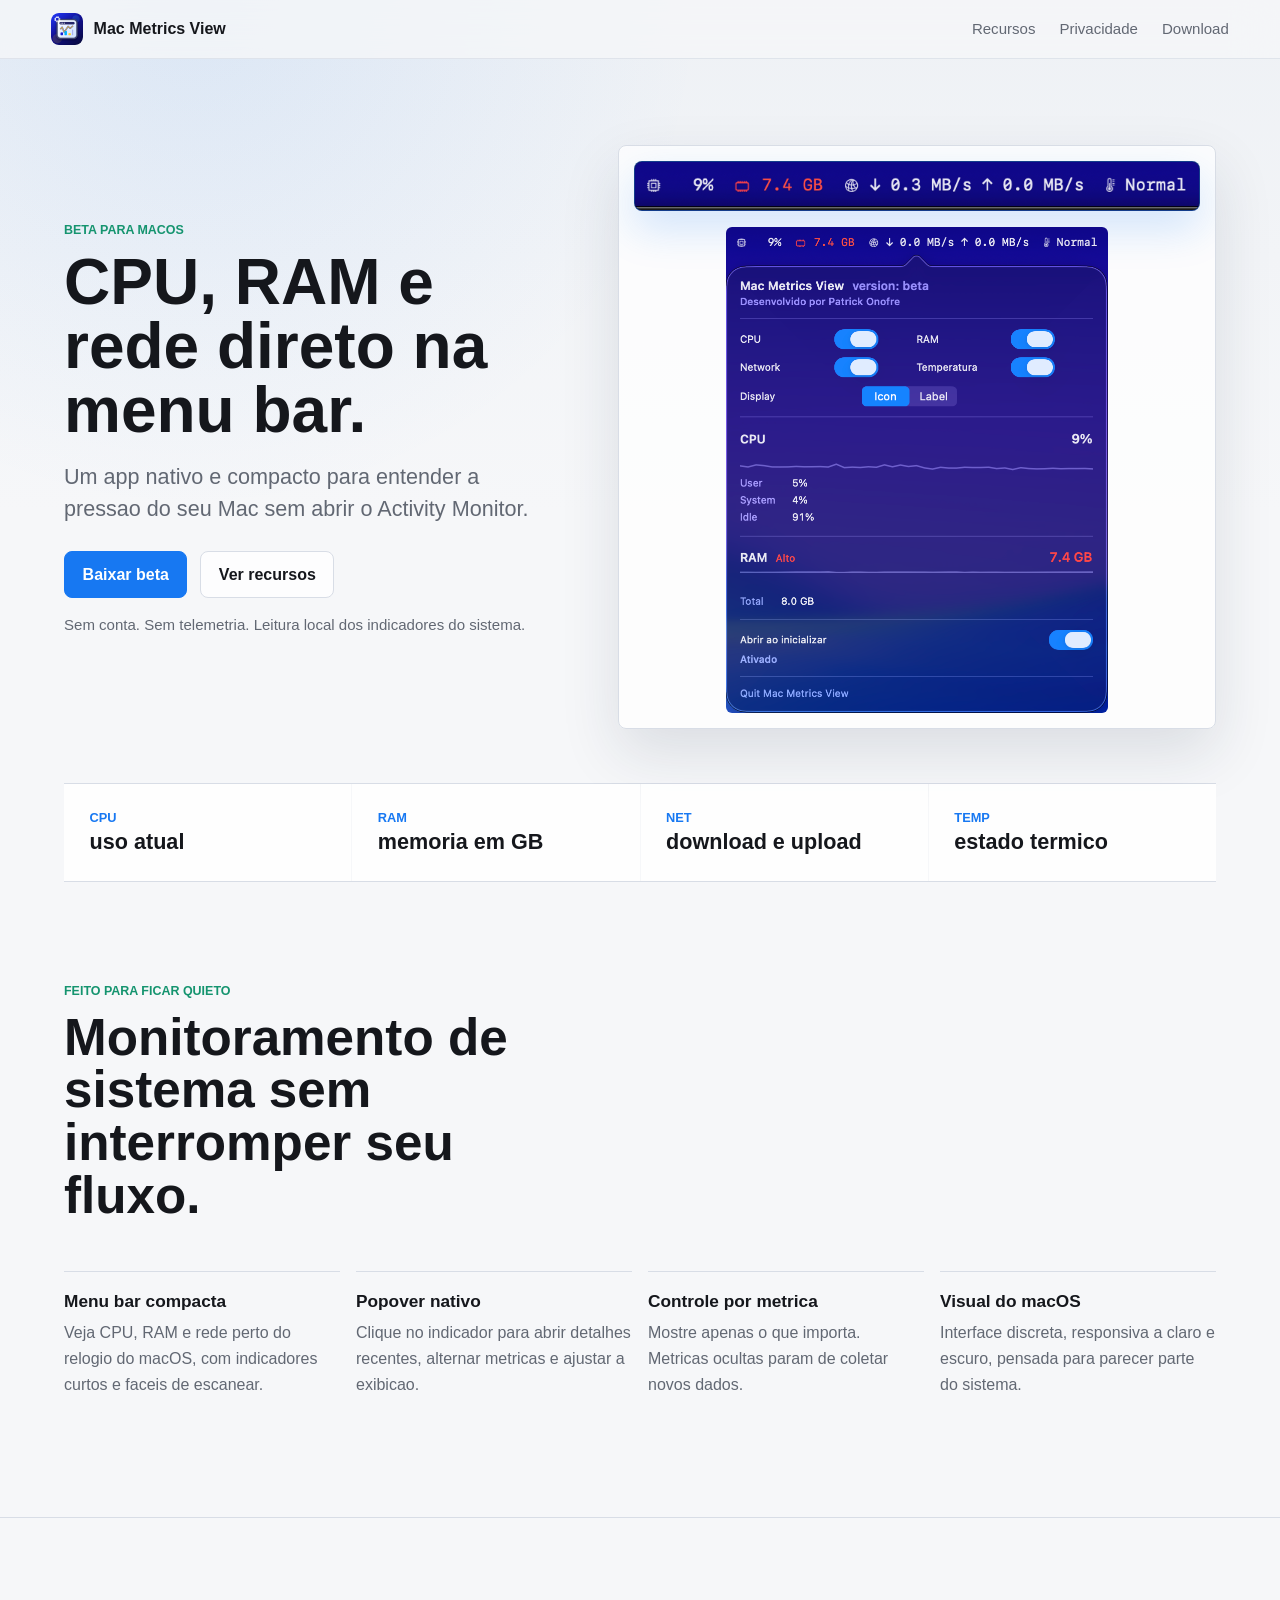
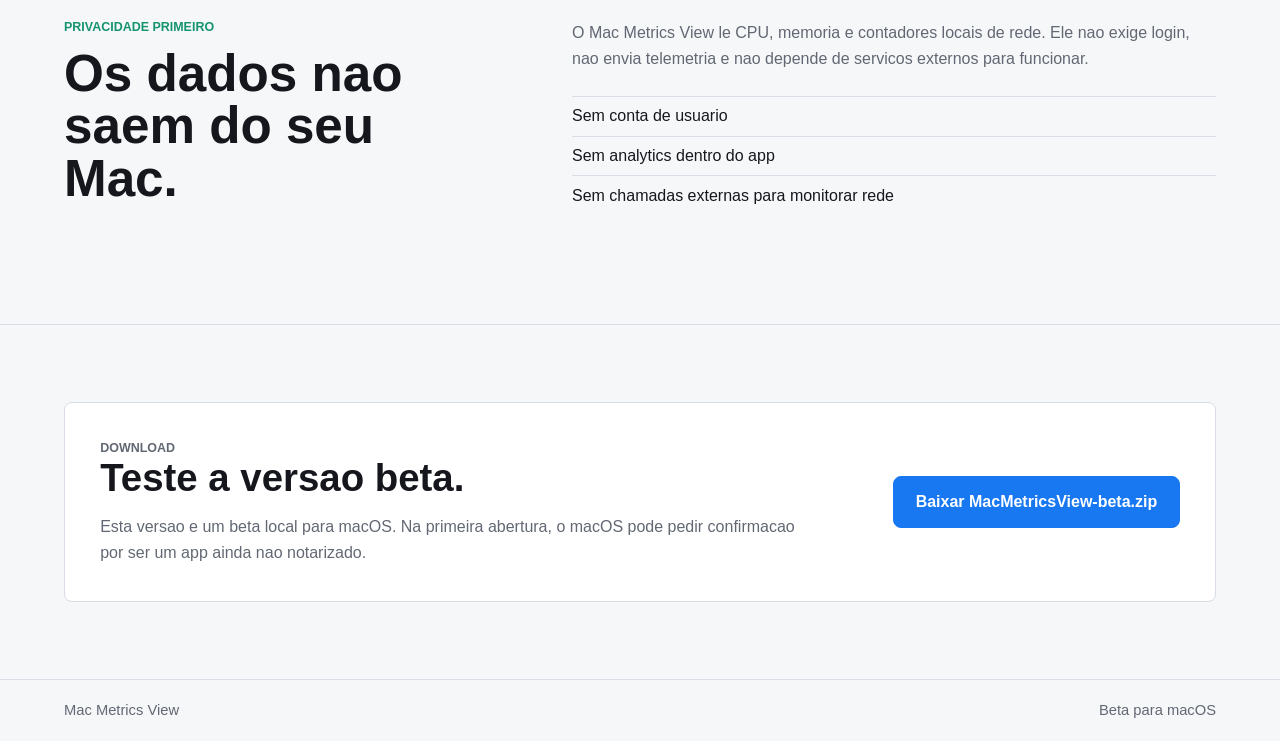
==== site/index.html @ 177cca90 "Initial commit: Mac Metrics View app, multi-agent docs, perf fixes Native macOS menu bar CPU/RAM/net" ====
<!doctype html>
<html lang="pt-BR">
  <head>
    <meta charset="utf-8">
    <meta name="viewport" content="width=device-width, initial-scale=1">
    <meta name="description" content="Mac Metrics View mostra CPU, RAM e rede direto na barra de menus do macOS.">
    <meta property="og:title" content="Mac Metrics View">
    <meta property="og:description" content="CPU, RAM e rede direto na barra de menus do macOS.">
    <meta property="og:image" content="assets/app-popover-preview.png">
    <title>Mac Metrics View</title>
    <link rel="icon" href="assets/app-icon.png">
    <link rel="stylesheet" href="styles.css">
  </head>
  <body>
    <header class="topbar">
      <a class="brand" href="#top" aria-label="Mac Metrics View">
        <img src="assets/app-icon.png" alt="" width="32" height="32">
        <span>Mac Metrics View</span>
      </a>
      <nav class="nav" aria-label="Navegacao principal">
        <a href="#features">Recursos</a>
        <a href="#privacy">Privacidade</a>
        <a href="#download">Download</a>
      </nav>
    </header>

    <main id="top">
      <section class="hero">
        <div class="hero-copy">
          <p class="eyebrow">Beta para macOS</p>
          <h1>CPU, RAM e rede direto na menu bar.</h1>
          <p class="lede">
            Um app nativo e compacto para entender a pressao do seu Mac sem abrir o Activity Monitor.
          </p>
          <div class="actions" aria-label="Acoes principais">
            <a class="button primary" href="downloads/MacMetricsView-beta.zip" download>Baixar beta</a>
            <a class="button secondary" href="#features">Ver recursos</a>
          </div>
          <p class="note">Sem conta. Sem telemetria. Leitura local dos indicadores do sistema.</p>
        </div>
        <div class="hero-visual" aria-label="Previa do Mac Metrics View">
          <div class="menu-bar-shot">
            <img src="assets/menu-bar-preview.png" alt="Mac Metrics View exibindo CPU, RAM, rede e temperatura na barra de menus do macOS">
          </div>
          <img class="product-shot" src="assets/app-popover-preview.png" alt="Popover do Mac Metrics View com CPU, RAM, rede, temperatura e controles de exibicao">
        </div>
      </section>

      <section class="metrics-strip" aria-label="Metricas exibidas">
        <div>
          <span class="metric-label">CPU</span>
          <strong>uso atual</strong>
        </div>
        <div>
          <span class="metric-label">RAM</span>
          <strong>memoria em GB</strong>
        </div>
        <div>
          <span class="metric-label">NET</span>
          <strong>download e upload</strong>
        </div>
        <div>
          <span class="metric-label">TEMP</span>
          <strong>estado termico</strong>
        </div>
      </section>

      <section class="section" id="features">
        <div class="section-heading">
          <p class="eyebrow">Feito para ficar quieto</p>
          <h2>Monitoramento de sistema sem interromper seu fluxo.</h2>
        </div>
        <div class="feature-grid">
          <article>
            <h3>Menu bar compacta</h3>
            <p>Veja CPU, RAM e rede perto do relogio do macOS, com indicadores curtos e faceis de escanear.</p>
          </article>
          <article>
            <h3>Popover nativo</h3>
            <p>Clique no indicador para abrir detalhes recentes, alternar metricas e ajustar a exibicao.</p>
          </article>
          <article>
            <h3>Controle por metrica</h3>
            <p>Mostre apenas o que importa. Metricas ocultas param de coletar novos dados.</p>
          </article>
          <article>
            <h3>Visual do macOS</h3>
            <p>Interface discreta, responsiva a claro e escuro, pensada para parecer parte do sistema.</p>
          </article>
        </div>
      </section>

      <section class="section split" id="privacy">
        <div>
          <p class="eyebrow">Privacidade primeiro</p>
          <h2>Os dados nao saem do seu Mac.</h2>
        </div>
        <div class="copy-block">
          <p>
            O Mac Metrics View le CPU, memoria e contadores locais de rede. Ele nao exige login,
            nao envia telemetria e nao depende de servicos externos para funcionar.
          </p>
          <ul>
            <li>Sem conta de usuario</li>
            <li>Sem analytics dentro do app</li>
            <li>Sem chamadas externas para monitorar rede</li>
          </ul>
        </div>
      </section>

      <section class="download-panel" id="download">
        <div>
          <p class="eyebrow">Download</p>
          <h2>Teste a versao beta.</h2>
          <p>
            Esta versao e um beta local para macOS. Na primeira abertura, o macOS pode pedir
            confirmacao por ser um app ainda nao notarizado.
          </p>
        </div>
        <a class="button primary large" href="downloads/MacMetricsView-beta.zip" download>Baixar MacMetricsView-beta.zip</a>
      </section>

    </main>

    <footer class="footer">
      <span>Mac Metrics View</span>
      <span>Beta para macOS</span>
    </footer>
  </body>
</html>
---- site/styles.css ----
:root {
  color-scheme: light dark;
  --bg: #f6f7f9;
  --surface: #ffffff;
  --surface-strong: #eef1f5;
  --text: #15171c;
  --muted: #626873;
  --line: #d8dde6;
  --blue: #1778f2;
  --blue-dark: #0d56bd;
  --green: #15946f;
  --shadow: 0 24px 60px rgba(28, 39, 62, 0.12);
}

@media (prefers-color-scheme: dark) {
  :root {
    --bg: #111318;
    --surface: #191c22;
    --surface-strong: #222733;
    --text: #f5f7fb;
    --muted: #a8afbd;
    --line: #303746;
    --blue: #52a2ff;
    --blue-dark: #8fc3ff;
    --green: #42c89c;
    --shadow: 0 24px 70px rgba(0, 0, 0, 0.34);
  }
}

* {
  box-sizing: border-box;
}

html {
  scroll-behavior: smooth;
}

body {
  margin: 0;
  background:
    radial-gradient(circle at 15% 0%, rgba(23, 120, 242, 0.09), transparent 32rem),
    linear-gradient(180deg, var(--surface-strong), var(--bg) 32rem);
  color: var(--text);
  font-family: -apple-system, BlinkMacSystemFont, "SF Pro Text", "Segoe UI", sans-serif;
  letter-spacing: 0;
}

a {
  color: inherit;
  text-decoration: none;
}

.topbar {
  align-items: center;
  backdrop-filter: blur(22px);
  background: color-mix(in srgb, var(--bg) 80%, transparent);
  border-bottom: 1px solid color-mix(in srgb, var(--line) 70%, transparent);
  display: flex;
  gap: 1rem;
  justify-content: space-between;
  padding: 0.8rem clamp(1rem, 4vw, 4rem);
  position: sticky;
  top: 0;
  z-index: 5;
}

.brand {
  align-items: center;
  display: inline-flex;
  font-weight: 700;
  gap: 0.65rem;
  min-width: 0;
}

.brand img {
  border-radius: 8px;
  flex: 0 0 auto;
}

.nav {
  align-items: center;
  display: flex;
  gap: clamp(0.75rem, 2vw, 1.5rem);
  color: var(--muted);
  font-size: 0.94rem;
}

.nav a:hover {
  color: var(--text);
}

.hero {
  align-items: center;
  display: grid;
  gap: clamp(2rem, 5vw, 5rem);
  grid-template-columns: minmax(0, 0.9fr) minmax(18rem, 1.1fr);
  min-height: calc(88svh - 4.2rem);
  padding: clamp(2.2rem, 5vw, 4.2rem) clamp(1rem, 5vw, 5rem) 2rem;
}

.hero-copy {
  max-width: 42rem;
}

.eyebrow {
  color: var(--green);
  font-size: 0.78rem;
  font-weight: 800;
  letter-spacing: 0;
  margin: 0 0 0.85rem;
  text-transform: uppercase;
}

h1,
h2,
h3,
p {
  margin-top: 0;
}

h1 {
  font-size: clamp(2.9rem, 5vw, 5rem);
  line-height: 1;
  margin-bottom: 1.15rem;
  max-width: 12ch;
}

h2 {
  font-size: clamp(2rem, 4vw, 4rem);
  line-height: 1.03;
  margin-bottom: 1rem;
  max-width: 13ch;
}

h3 {
  font-size: 1.08rem;
  margin-bottom: 0.55rem;
}

.lede {
  color: var(--muted);
  font-size: clamp(1.08rem, 1.8vw, 1.35rem);
  line-height: 1.5;
  margin-bottom: 1.6rem;
  max-width: 38rem;
}

.actions {
  display: flex;
  flex-wrap: wrap;
  gap: 0.8rem;
  margin-bottom: 1rem;
}

.button {
  align-items: center;
  border: 1px solid var(--line);
  border-radius: 8px;
  display: inline-flex;
  font-weight: 750;
  justify-content: center;
  min-height: 2.8rem;
  padding: 0.85rem 1.1rem;
  transition: transform 160ms ease, background 160ms ease, border-color 160ms ease;
}

.button:hover {
  transform: translateY(-1px);
}

.button.primary {
  background: var(--blue);
  border-color: var(--blue);
  color: white;
}

.button.primary:hover {
  background: var(--blue-dark);
  border-color: var(--blue-dark);
}

.button.secondary {
  background: color-mix(in srgb, var(--surface) 82%, transparent);
}

.button.large {
  min-height: 3.25rem;
  padding-inline: 1.35rem;
}

.note {
  color: var(--muted);
  font-size: 0.94rem;
  line-height: 1.45;
}

.hero-visual {
  background: color-mix(in srgb, var(--surface) 76%, transparent);
  border: 1px solid var(--line);
  border-radius: 8px;
  box-shadow: var(--shadow);
  display: grid;
  gap: 1rem;
  justify-self: end;
  max-width: min(100%, 42rem);
  overflow: hidden;
  padding: clamp(0.7rem, 1.2vw, 1rem);
}

.menu-bar-shot {
  background: #11133f;
  border: 1px solid color-mix(in srgb, var(--blue) 42%, transparent);
  border-radius: 8px;
  box-shadow: 0 18px 42px rgba(23, 120, 242, 0.18);
  overflow: hidden;
}

.menu-bar-shot img {
  aspect-ratio: 752 / 64;
  display: block;
  height: auto;
  width: 100%;
}

.product-shot {
  aspect-ratio: 762 / 970;
  border-radius: 6px;
  display: block;
  height: auto;
  margin-inline: auto;
  max-height: min(54svh, 34rem);
  max-width: 100%;
  width: auto;
}

.metrics-strip {
  border-block: 1px solid var(--line);
  display: grid;
  gap: 1px;
  grid-template-columns: repeat(4, 1fr);
  margin-inline: clamp(1rem, 5vw, 5rem);
  overflow: hidden;
}

.metrics-strip div {
  background: color-mix(in srgb, var(--surface) 88%, transparent);
  display: grid;
  gap: 0.25rem;
  padding: clamp(1rem, 2vw, 1.6rem);
}

.metric-label {
  color: var(--blue);
  font-size: 0.8rem;
  font-weight: 850;
}

.metrics-strip strong {
  font-size: clamp(1rem, 2vw, 1.35rem);
}

.section {
  padding: clamp(4rem, 8vw, 7rem) clamp(1rem, 5vw, 5rem);
}

.section-heading {
  margin-bottom: clamp(1.6rem, 4vw, 3rem);
}

.section-heading h2 {
  max-width: 16ch;
}

.feature-grid {
  display: grid;
  gap: 1rem;
  grid-template-columns: repeat(4, minmax(0, 1fr));
}

.feature-grid article {
  border-top: 1px solid var(--line);
  padding-top: 1.2rem;
}

.feature-grid p,
.copy-block p,
.download-panel p {
  color: var(--muted);
  line-height: 1.62;
}

.split {
  align-items: start;
  border-block: 1px solid var(--line);
  display: grid;
  gap: 2rem;
  grid-template-columns: minmax(0, 0.85fr) minmax(18rem, 1.15fr);
}

.copy-block {
  max-width: 42rem;
}

.copy-block ul {
  display: grid;
  gap: 0.65rem;
  list-style: none;
  margin: 1.5rem 0 0;
  padding: 0;
}

.copy-block li {
  border-top: 1px solid var(--line);
  padding-top: 0.65rem;
}

.download-panel {
  align-items: center;
  background: var(--surface);
  border: 1px solid var(--line);
  border-radius: 8px;
  display: flex;
  gap: 1.5rem;
  justify-content: space-between;
  margin: clamp(3rem, 6vw, 5rem) clamp(1rem, 5vw, 5rem);
  padding: clamp(1.3rem, 4vw, 2.2rem);
}

.download-panel h2 {
  font-size: clamp(1.8rem, 3vw, 3rem);
  max-width: none;
}

.download-panel p {
  margin-bottom: 0;
  max-width: 44rem;
}

.footer {
  align-items: center;
  border-top: 1px solid var(--line);
  color: var(--muted);
  display: flex;
  font-size: 0.92rem;
  justify-content: space-between;
  padding: 1.4rem clamp(1rem, 5vw, 5rem);
}

@media (max-width: 900px) {
  .hero,
  .split {
    grid-template-columns: 1fr;
  }

  .hero {
    min-height: auto;
  }

  .hero-visual {
    max-width: 34rem;
  }

  .feature-grid {
    grid-template-columns: repeat(2, minmax(0, 1fr));
  }

  .download-panel {
    align-items: stretch;
    flex-direction: column;
  }
}

@media (max-width: 620px) {
  .topbar {
    align-items: flex-start;
    flex-direction: column;
  }

  .nav {
    width: 100%;
  }

  .hero {
    padding-top: 2.5rem;
  }

  h1 {
    font-size: clamp(2.7rem, 14vw, 4.2rem);
  }

  .metrics-strip,
  .feature-grid {
    grid-template-columns: 1fr;
  }

  .actions,
  .button {
    width: 100%;
  }

  .footer {
    align-items: flex-start;
    flex-direction: column;
    gap: 0.45rem;
  }
}
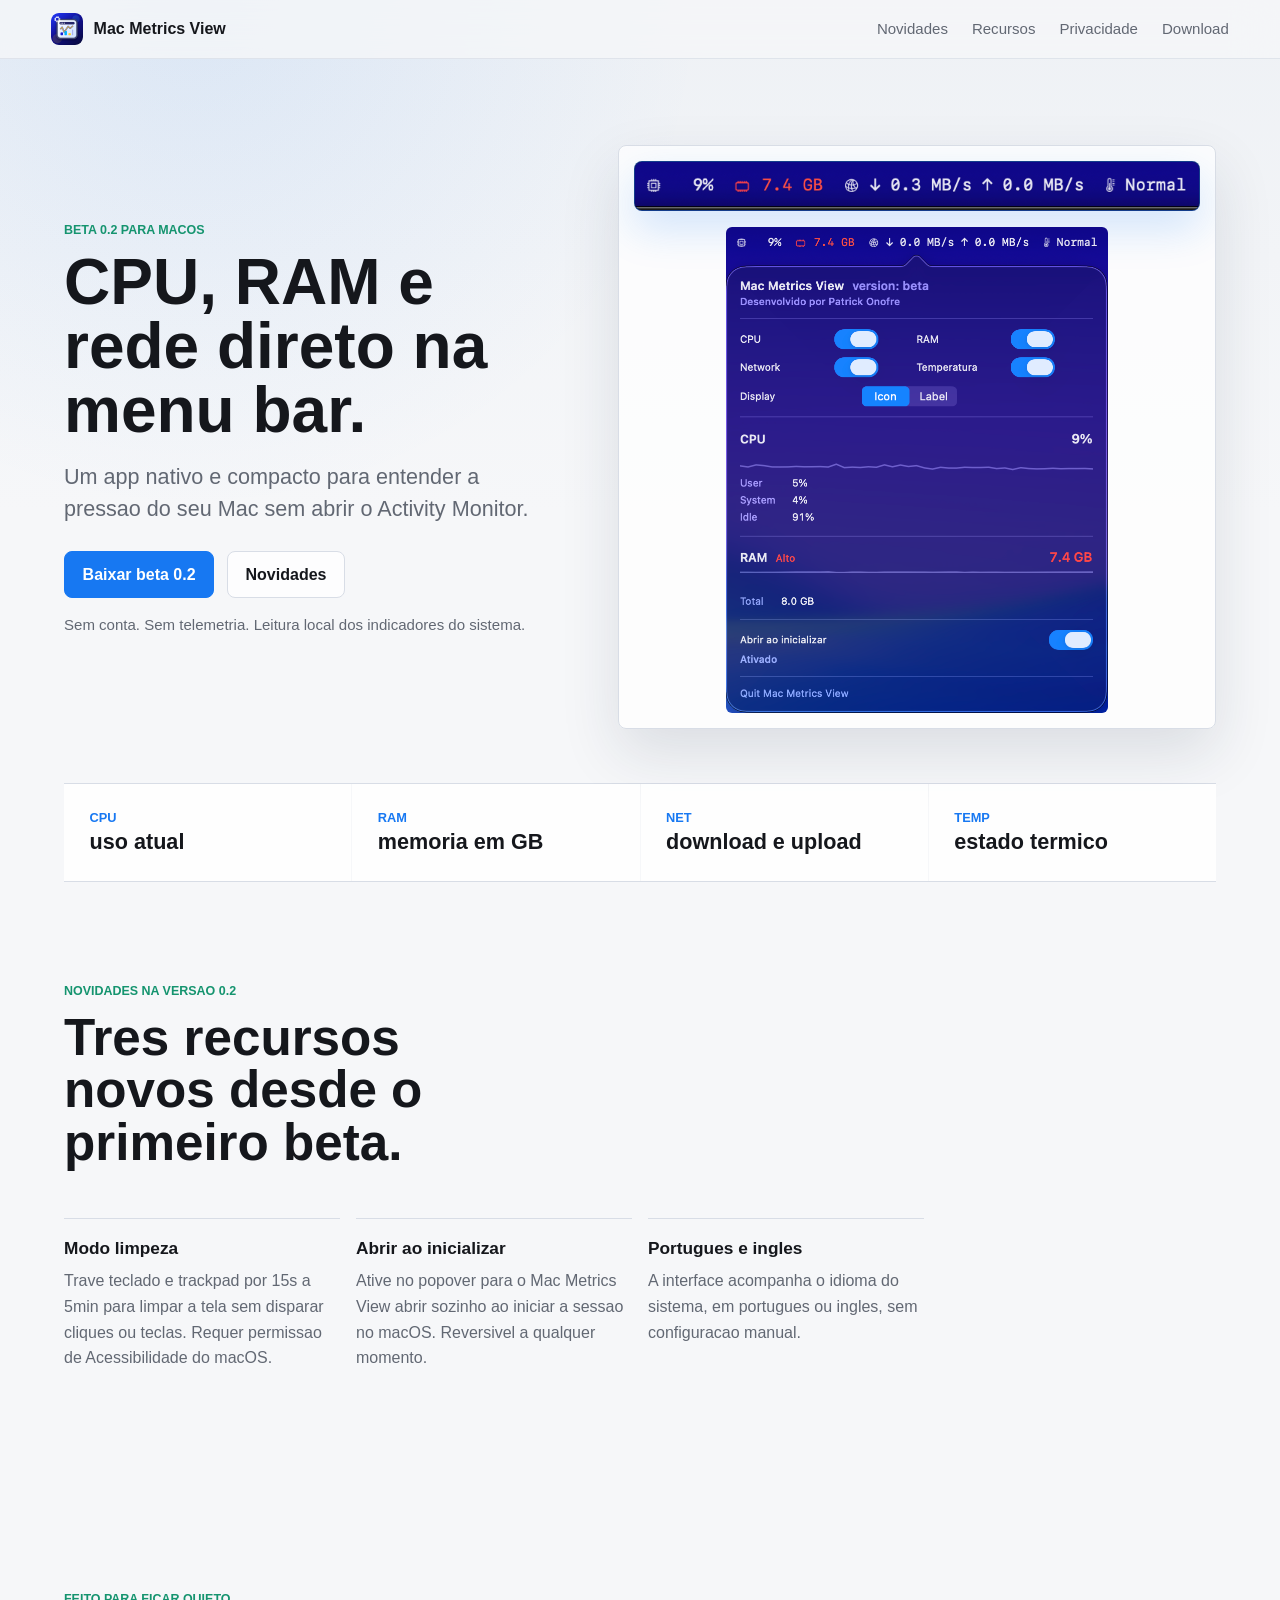
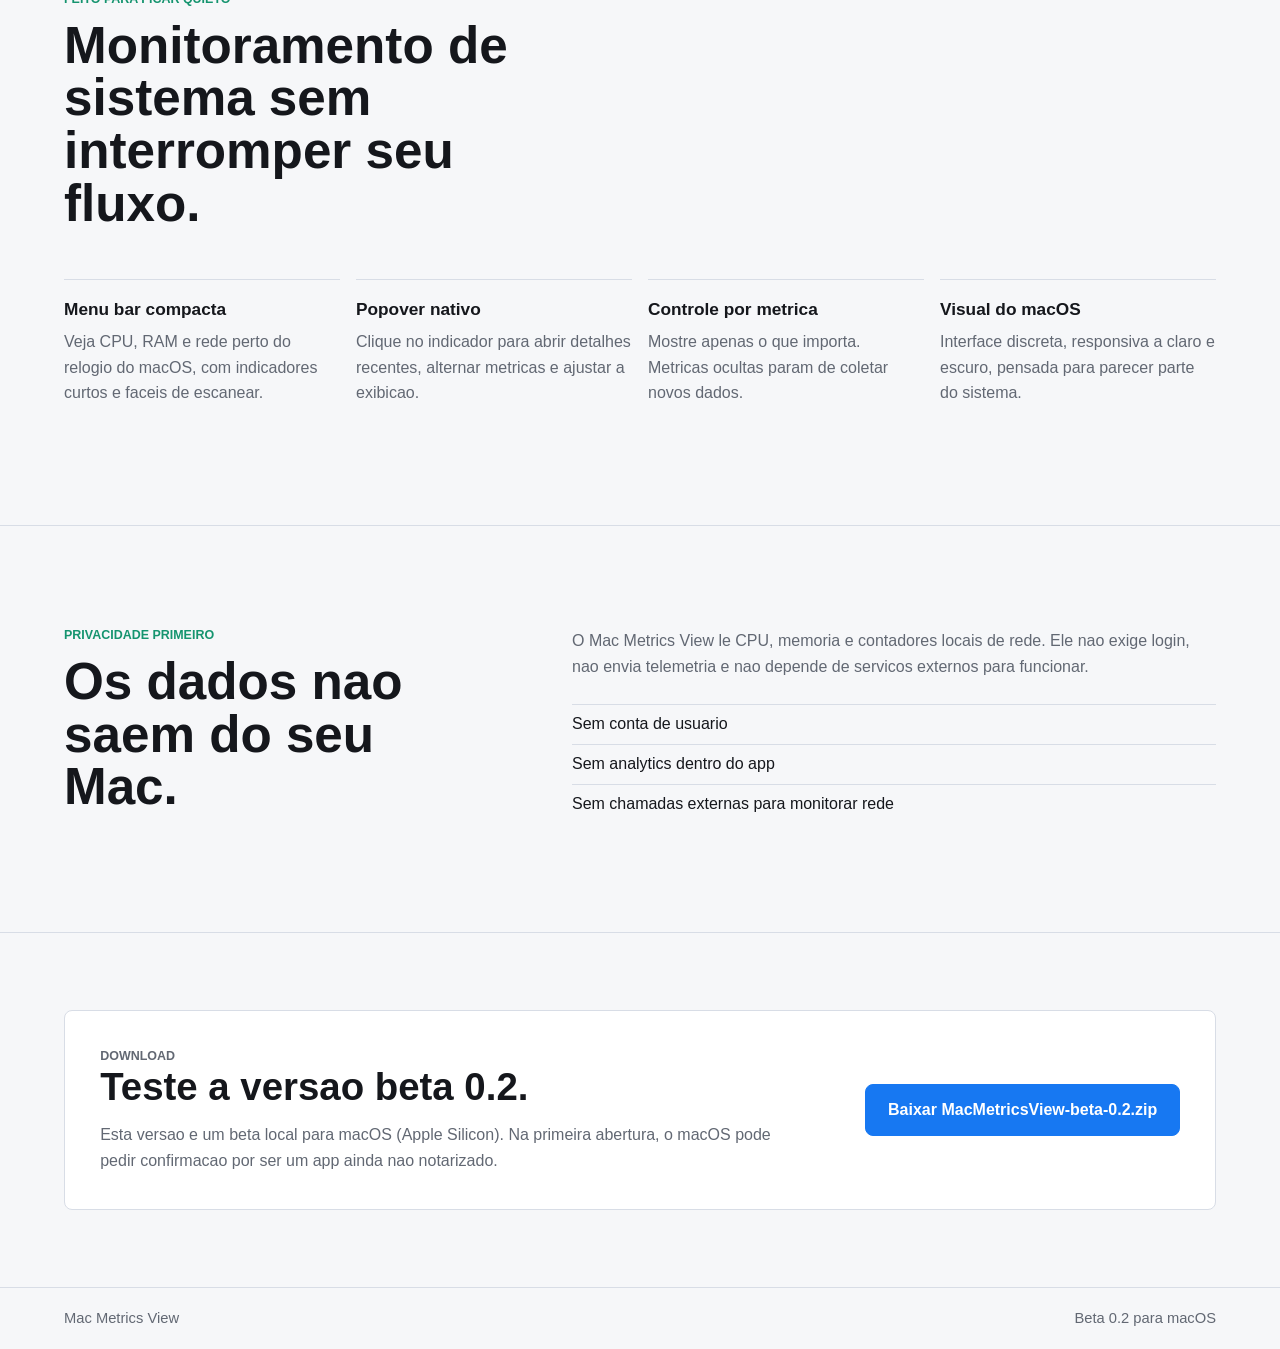
==== commit 8e9de5bd: "Publish beta 0.2 download and new feature highlights on the site Swap the site download to a fresh R" ====
--- a/site/index.html
+++ b/site/index.html
@@ -18,6 +18,7 @@
         <span>Mac Metrics View</span>
       </a>
       <nav class="nav" aria-label="Navegacao principal">
+        <a href="#novidades">Novidades</a>
         <a href="#features">Recursos</a>
         <a href="#privacy">Privacidade</a>
         <a href="#download">Download</a>
@@ -27,14 +28,14 @@
     <main id="top">
       <section class="hero">
         <div class="hero-copy">
-          <p class="eyebrow">Beta para macOS</p>
+          <p class="eyebrow">Beta 0.2 para macOS</p>
           <h1>CPU, RAM e rede direto na menu bar.</h1>
           <p class="lede">
             Um app nativo e compacto para entender a pressao do seu Mac sem abrir o Activity Monitor.
           </p>
           <div class="actions" aria-label="Acoes principais">
-            <a class="button primary" href="downloads/MacMetricsView-beta.zip" download>Baixar beta</a>
-            <a class="button secondary" href="#features">Ver recursos</a>
+            <a class="button primary" href="downloads/MacMetricsView-beta-0.2.zip" download>Baixar beta 0.2</a>
+            <a class="button secondary" href="#novidades">Novidades</a>
           </div>
           <p class="note">Sem conta. Sem telemetria. Leitura local dos indicadores do sistema.</p>
         </div>
@@ -62,6 +63,27 @@
         <div>
           <span class="metric-label">TEMP</span>
           <strong>estado termico</strong>
+        </div>
+      </section>
+
+      <section class="section" id="novidades">
+        <div class="section-heading">
+          <p class="eyebrow">Novidades na versao 0.2</p>
+          <h2>Tres recursos novos desde o primeiro beta.</h2>
+        </div>
+        <div class="feature-grid">
+          <article>
+            <h3>Modo limpeza</h3>
+            <p>Trave teclado e trackpad por 15s a 5min para limpar a tela sem disparar cliques ou teclas. Requer permissao de Acessibilidade do macOS.</p>
+          </article>
+          <article>
+            <h3>Abrir ao inicializar</h3>
+            <p>Ative no popover para o Mac Metrics View abrir sozinho ao iniciar a sessao no macOS. Reversivel a qualquer momento.</p>
+          </article>
+          <article>
+            <h3>Portugues e ingles</h3>
+            <p>A interface acompanha o idioma do sistema, em portugues ou ingles, sem configuracao manual.</p>
+          </article>
         </div>
       </section>
 
@@ -111,20 +133,20 @@
       <section class="download-panel" id="download">
         <div>
           <p class="eyebrow">Download</p>
-          <h2>Teste a versao beta.</h2>
+          <h2>Teste a versao beta 0.2.</h2>
           <p>
-            Esta versao e um beta local para macOS. Na primeira abertura, o macOS pode pedir
+            Esta versao e um beta local para macOS (Apple Silicon). Na primeira abertura, o macOS pode pedir
             confirmacao por ser um app ainda nao notarizado.
           </p>
         </div>
-        <a class="button primary large" href="downloads/MacMetricsView-beta.zip" download>Baixar MacMetricsView-beta.zip</a>
+        <a class="button primary large" href="downloads/MacMetricsView-beta-0.2.zip" download>Baixar MacMetricsView-beta-0.2.zip</a>
       </section>
 
     </main>
 
     <footer class="footer">
       <span>Mac Metrics View</span>
-      <span>Beta para macOS</span>
+      <span>Beta 0.2 para macOS</span>
     </footer>
   </body>
 </html>
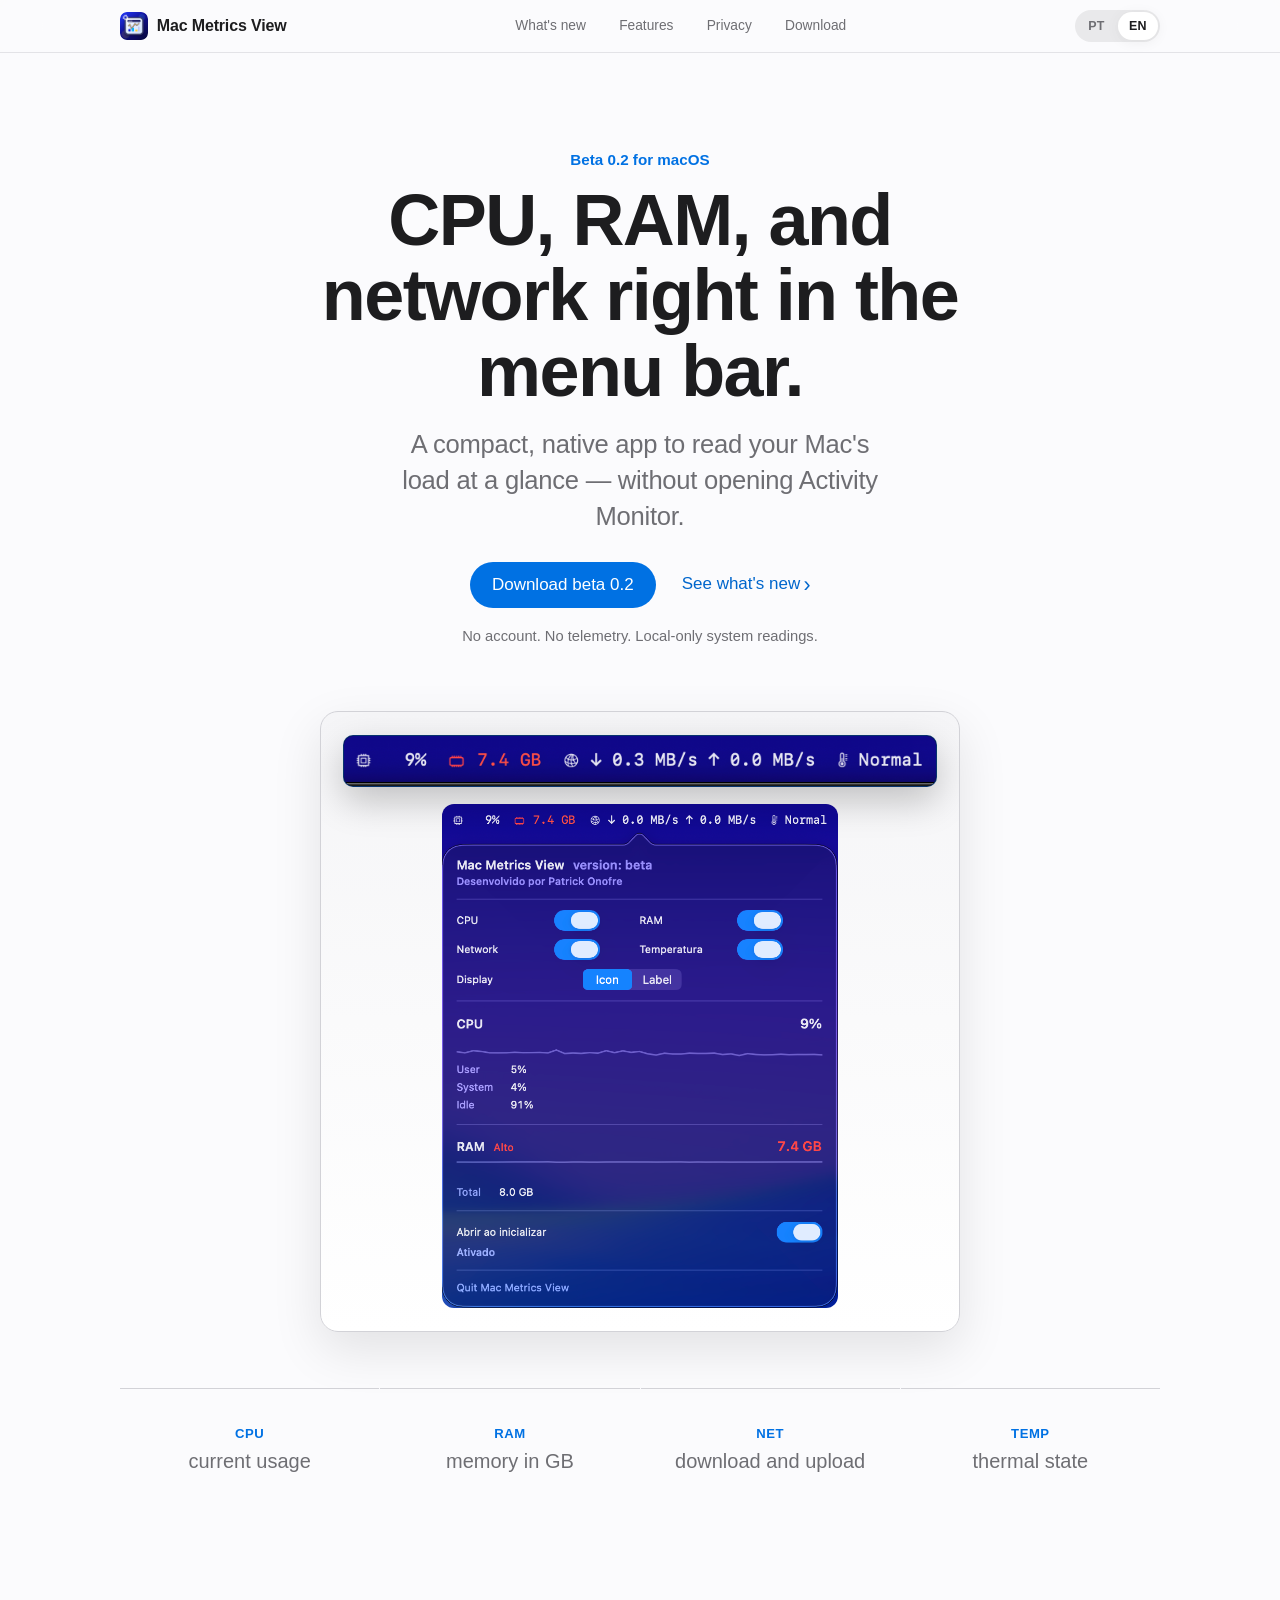
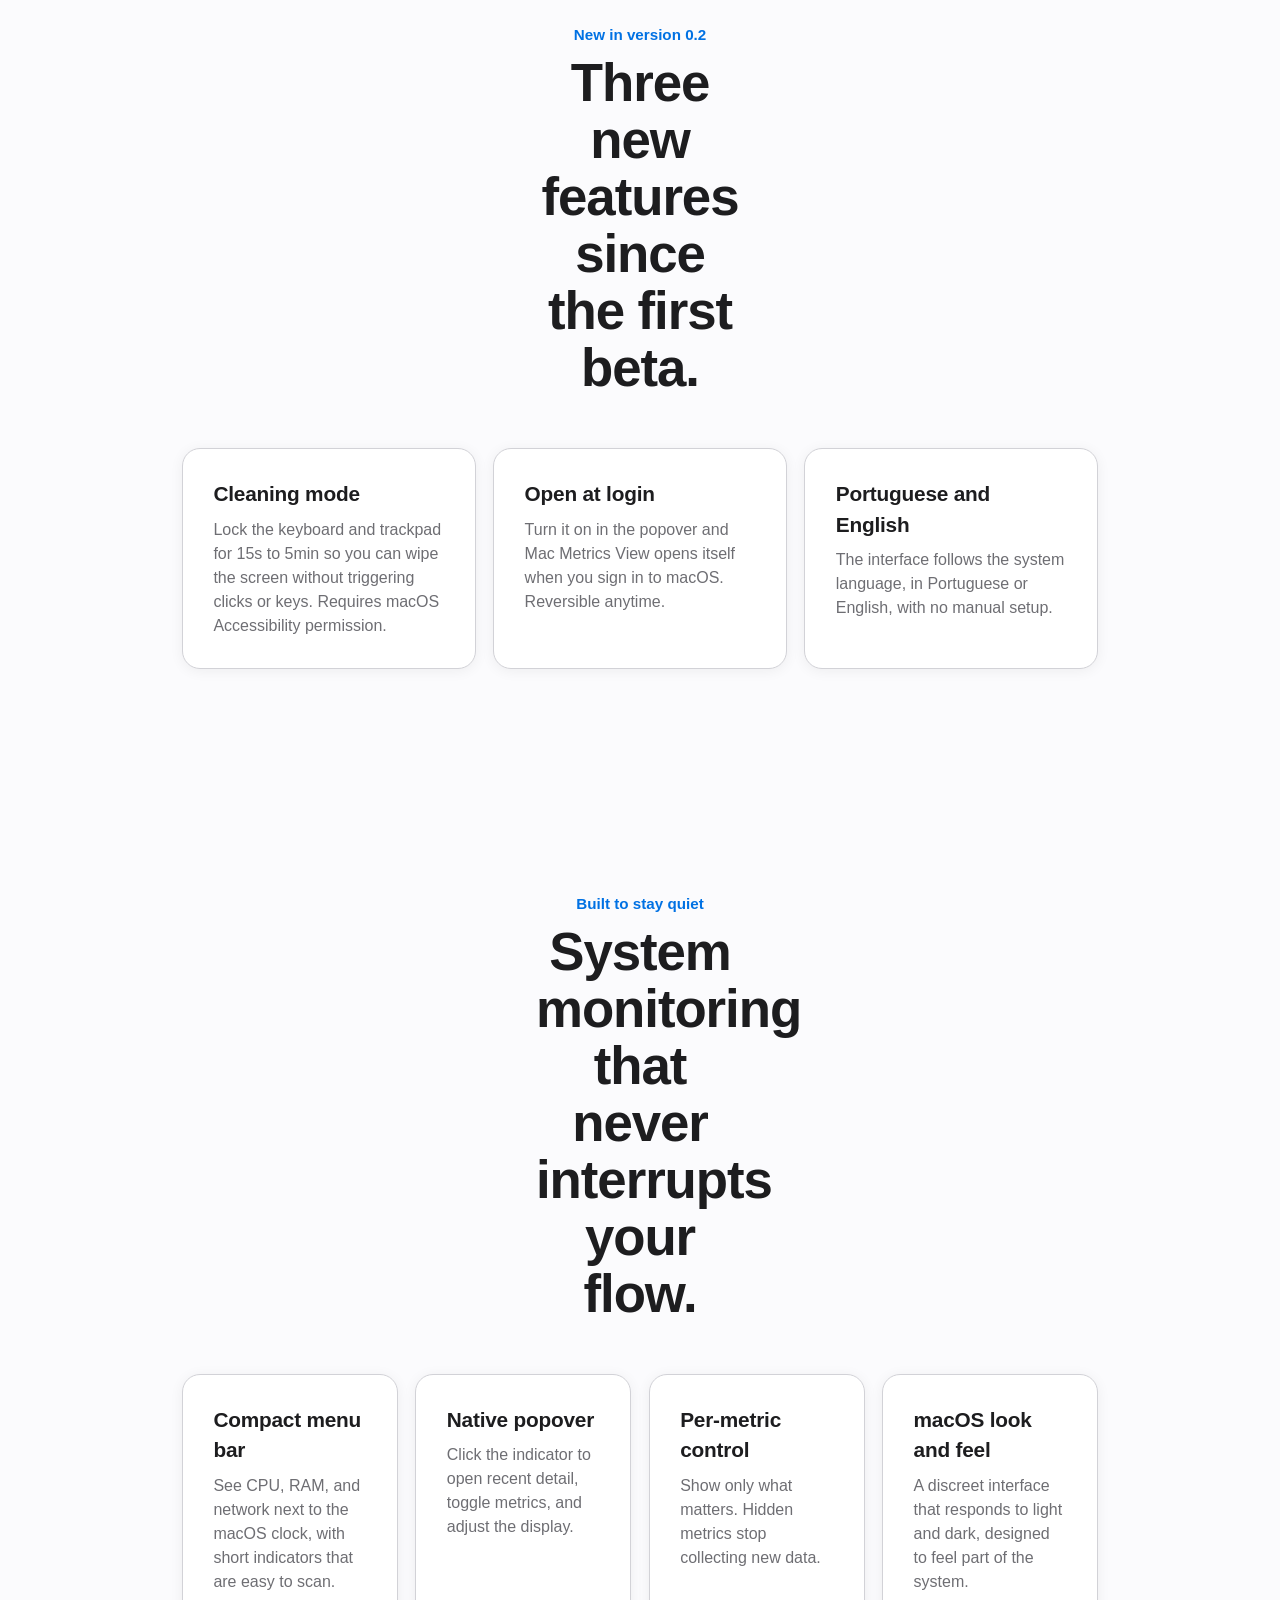
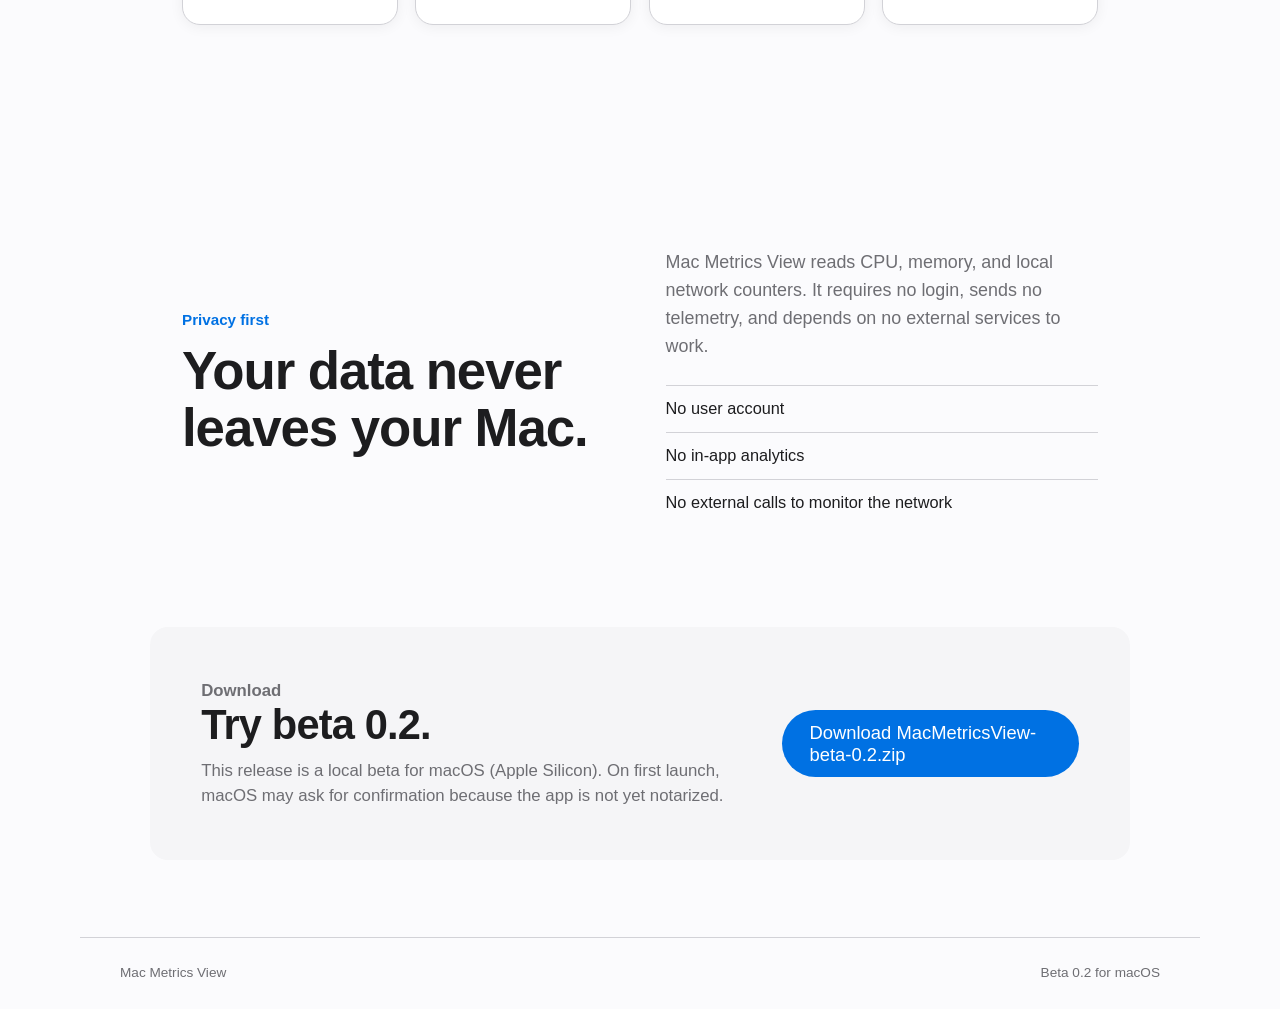
==== commit a77b1695: "Redesign landing page with Apple-style layout and PT/EN switcher Rework the site around a centered, " ====
--- a/site/index.html
+++ b/site/index.html
@@ -10,143 +10,149 @@
     <title>Mac Metrics View</title>
     <link rel="icon" href="assets/app-icon.png">
     <link rel="stylesheet" href="styles.css">
+    <script src="i18n.js" defer></script>
   </head>
   <body>
     <header class="topbar">
-      <a class="brand" href="#top" aria-label="Mac Metrics View">
-        <img src="assets/app-icon.png" alt="" width="32" height="32">
-        <span>Mac Metrics View</span>
-      </a>
-      <nav class="nav" aria-label="Navegacao principal">
-        <a href="#novidades">Novidades</a>
-        <a href="#features">Recursos</a>
-        <a href="#privacy">Privacidade</a>
-        <a href="#download">Download</a>
-      </nav>
+      <div class="topbar-inner">
+        <a class="brand" href="#top" aria-label="Mac Metrics View">
+          <img src="assets/app-icon.png" alt="" width="28" height="28">
+          <span>Mac Metrics View</span>
+        </a>
+        <nav class="nav" aria-label="Navegacao principal">
+          <a href="#news" data-i18n="nav.news">Novidades</a>
+          <a href="#features" data-i18n="nav.features">Recursos</a>
+          <a href="#privacy" data-i18n="nav.privacy">Privacidade</a>
+          <a href="#download" data-i18n="nav.download">Download</a>
+        </nav>
+        <div class="lang-switch" role="group" aria-label="Idioma / Language">
+          <button type="button" data-lang-option="pt" aria-pressed="true">PT</button>
+          <button type="button" data-lang-option="en" aria-pressed="false">EN</button>
+        </div>
+      </div>
     </header>
 
     <main id="top">
       <section class="hero">
-        <div class="hero-copy">
-          <p class="eyebrow">Beta 0.2 para macOS</p>
-          <h1>CPU, RAM e rede direto na menu bar.</h1>
-          <p class="lede">
-            Um app nativo e compacto para entender a pressao do seu Mac sem abrir o Activity Monitor.
-          </p>
-          <div class="actions" aria-label="Acoes principais">
-            <a class="button primary" href="downloads/MacMetricsView-beta-0.2.zip" download>Baixar beta 0.2</a>
-            <a class="button secondary" href="#novidades">Novidades</a>
-          </div>
-          <p class="note">Sem conta. Sem telemetria. Leitura local dos indicadores do sistema.</p>
+        <p class="eyebrow" data-i18n="hero.eyebrow">Beta 0.2 para macOS</p>
+        <h1 data-i18n="hero.title">CPU, RAM e rede direto na barra de menus.</h1>
+        <p class="lede" data-i18n="hero.lede">
+          Um app nativo e compacto para entender a pressão do seu Mac sem abrir o Monitor de Atividade.
+        </p>
+        <div class="actions" aria-label="Acoes principais">
+          <a class="button primary" href="downloads/MacMetricsView-beta-0.2.zip" download data-i18n="hero.cta">Baixar beta 0.2</a>
+          <a class="link-cta" href="#news"><span data-i18n="hero.secondary">Ver novidades</span> <span aria-hidden="true">&rsaquo;</span></a>
         </div>
+        <p class="note" data-i18n="hero.note">Sem conta. Sem telemetria. Leitura local dos indicadores do sistema.</p>
+
         <div class="hero-visual" aria-label="Previa do Mac Metrics View">
           <div class="menu-bar-shot">
-            <img src="assets/menu-bar-preview.png" alt="Mac Metrics View exibindo CPU, RAM, rede e temperatura na barra de menus do macOS">
+            <img src="assets/menu-bar-preview.png" data-i18n-alt="hero.altMenu" alt="Mac Metrics View exibindo CPU, RAM, rede e temperatura na barra de menus do macOS">
           </div>
-          <img class="product-shot" src="assets/app-popover-preview.png" alt="Popover do Mac Metrics View com CPU, RAM, rede, temperatura e controles de exibicao">
+          <img class="product-shot" src="assets/app-popover-preview.png" data-i18n-alt="hero.altPopover" alt="Popover do Mac Metrics View com CPU, RAM, rede, temperatura e controles de exibicao">
         </div>
       </section>
 
       <section class="metrics-strip" aria-label="Metricas exibidas">
         <div>
           <span class="metric-label">CPU</span>
-          <strong>uso atual</strong>
+          <strong data-i18n="metric.cpu">uso atual</strong>
         </div>
         <div>
           <span class="metric-label">RAM</span>
-          <strong>memoria em GB</strong>
+          <strong data-i18n="metric.ram">memória em GB</strong>
         </div>
         <div>
           <span class="metric-label">NET</span>
-          <strong>download e upload</strong>
+          <strong data-i18n="metric.net">download e upload</strong>
         </div>
         <div>
           <span class="metric-label">TEMP</span>
-          <strong>estado termico</strong>
+          <strong data-i18n="metric.temp">estado térmico</strong>
         </div>
       </section>
 
-      <section class="section" id="novidades">
+      <section class="section" id="news">
         <div class="section-heading">
-          <p class="eyebrow">Novidades na versao 0.2</p>
-          <h2>Tres recursos novos desde o primeiro beta.</h2>
+          <p class="eyebrow" data-i18n="news.eyebrow">Novidades na versão 0.2</p>
+          <h2 data-i18n="news.title">Três recursos novos desde o primeiro beta.</h2>
         </div>
-        <div class="feature-grid">
-          <article>
-            <h3>Modo limpeza</h3>
-            <p>Trave teclado e trackpad por 15s a 5min para limpar a tela sem disparar cliques ou teclas. Requer permissao de Acessibilidade do macOS.</p>
+        <div class="feature-grid three">
+          <article class="card">
+            <h3 data-i18n="news.cleanTitle">Modo limpeza</h3>
+            <p data-i18n="news.cleanBody">Trave teclado e trackpad por 15s a 5min para limpar a tela sem disparar cliques ou teclas. Requer permissão de Acessibilidade do macOS.</p>
           </article>
-          <article>
-            <h3>Abrir ao inicializar</h3>
-            <p>Ative no popover para o Mac Metrics View abrir sozinho ao iniciar a sessao no macOS. Reversivel a qualquer momento.</p>
+          <article class="card">
+            <h3 data-i18n="news.loginTitle">Abrir ao inicializar</h3>
+            <p data-i18n="news.loginBody">Ative no popover para o Mac Metrics View abrir sozinho ao iniciar a sessão no macOS. Reversível a qualquer momento.</p>
           </article>
-          <article>
-            <h3>Portugues e ingles</h3>
-            <p>A interface acompanha o idioma do sistema, em portugues ou ingles, sem configuracao manual.</p>
+          <article class="card">
+            <h3 data-i18n="news.langTitle">Português e inglês</h3>
+            <p data-i18n="news.langBody">A interface acompanha o idioma do sistema, em português ou inglês, sem configuração manual.</p>
           </article>
         </div>
       </section>
 
       <section class="section" id="features">
         <div class="section-heading">
-          <p class="eyebrow">Feito para ficar quieto</p>
-          <h2>Monitoramento de sistema sem interromper seu fluxo.</h2>
+          <p class="eyebrow" data-i18n="features.eyebrow">Feito para ficar quieto</p>
+          <h2 data-i18n="features.title">Monitoramento de sistema sem interromper seu fluxo.</h2>
         </div>
         <div class="feature-grid">
-          <article>
-            <h3>Menu bar compacta</h3>
-            <p>Veja CPU, RAM e rede perto do relogio do macOS, com indicadores curtos e faceis de escanear.</p>
+          <article class="card">
+            <h3 data-i18n="features.f1Title">Barra de menus compacta</h3>
+            <p data-i18n="features.f1Body">Veja CPU, RAM e rede perto do relógio do macOS, com indicadores curtos e fáceis de escanear.</p>
           </article>
-          <article>
-            <h3>Popover nativo</h3>
-            <p>Clique no indicador para abrir detalhes recentes, alternar metricas e ajustar a exibicao.</p>
+          <article class="card">
+            <h3 data-i18n="features.f2Title">Popover nativo</h3>
+            <p data-i18n="features.f2Body">Clique no indicador para abrir detalhes recentes, alternar métricas e ajustar a exibição.</p>
           </article>
-          <article>
-            <h3>Controle por metrica</h3>
-            <p>Mostre apenas o que importa. Metricas ocultas param de coletar novos dados.</p>
+          <article class="card">
+            <h3 data-i18n="features.f3Title">Controle por métrica</h3>
+            <p data-i18n="features.f3Body">Mostre apenas o que importa. Métricas ocultas param de coletar novos dados.</p>
           </article>
-          <article>
-            <h3>Visual do macOS</h3>
-            <p>Interface discreta, responsiva a claro e escuro, pensada para parecer parte do sistema.</p>
+          <article class="card">
+            <h3 data-i18n="features.f4Title">Visual do macOS</h3>
+            <p data-i18n="features.f4Body">Interface discreta, responsiva a claro e escuro, pensada para parecer parte do sistema.</p>
           </article>
         </div>
       </section>
 
       <section class="section split" id="privacy">
         <div>
-          <p class="eyebrow">Privacidade primeiro</p>
-          <h2>Os dados nao saem do seu Mac.</h2>
+          <p class="eyebrow" data-i18n="privacy.eyebrow">Privacidade primeiro</p>
+          <h2 data-i18n="privacy.title">Os dados não saem do seu Mac.</h2>
         </div>
         <div class="copy-block">
-          <p>
-            O Mac Metrics View le CPU, memoria e contadores locais de rede. Ele nao exige login,
-            nao envia telemetria e nao depende de servicos externos para funcionar.
+          <p data-i18n="privacy.body">
+            O Mac Metrics View lê CPU, memória e contadores locais de rede. Ele não exige login,
+            não envia telemetria e não depende de serviços externos para funcionar.
           </p>
           <ul>
-            <li>Sem conta de usuario</li>
-            <li>Sem analytics dentro do app</li>
-            <li>Sem chamadas externas para monitorar rede</li>
+            <li data-i18n="privacy.li1">Sem conta de usuário</li>
+            <li data-i18n="privacy.li2">Sem analytics dentro do app</li>
+            <li data-i18n="privacy.li3">Sem chamadas externas para monitorar a rede</li>
           </ul>
         </div>
       </section>
 
       <section class="download-panel" id="download">
         <div>
-          <p class="eyebrow">Download</p>
-          <h2>Teste a versao beta 0.2.</h2>
-          <p>
-            Esta versao e um beta local para macOS (Apple Silicon). Na primeira abertura, o macOS pode pedir
-            confirmacao por ser um app ainda nao notarizado.
+          <p class="eyebrow" data-i18n="download.eyebrow">Download</p>
+          <h2 data-i18n="download.title">Teste a versão beta 0.2.</h2>
+          <p data-i18n="download.body">
+            Esta versão é um beta local para macOS (Apple Silicon). Na primeira abertura, o macOS pode pedir
+            confirmação por ser um app ainda não notarizado.
           </p>
         </div>
-        <a class="button primary large" href="downloads/MacMetricsView-beta-0.2.zip" download>Baixar MacMetricsView-beta-0.2.zip</a>
+        <a class="button primary large" href="downloads/MacMetricsView-beta-0.2.zip" download data-i18n="download.cta">Baixar MacMetricsView-beta-0.2.zip</a>
       </section>
 
     </main>
 
     <footer class="footer">
       <span>Mac Metrics View</span>
-      <span>Beta 0.2 para macOS</span>
+      <span data-i18n="footer.tagline">Beta 0.2 para macOS</span>
     </footer>
   </body>
 </html>
--- a/site/styles.css
+++ b/site/styles.css
@@ -1,29 +1,35 @@
 :root {
   color-scheme: light dark;
-  --bg: #f6f7f9;
+  --bg: #fbfbfd;
+  --bg-alt: #f5f5f7;
   --surface: #ffffff;
-  --surface-strong: #eef1f5;
-  --text: #15171c;
-  --muted: #626873;
-  --line: #d8dde6;
-  --blue: #1778f2;
-  --blue-dark: #0d56bd;
-  --green: #15946f;
-  --shadow: 0 24px 60px rgba(28, 39, 62, 0.12);
+  --text: #1d1d1f;
+  --muted: #6e6e73;
+  --line: #d2d2d7;
+  --accent: #0071e3;
+  --accent-hover: #0077ed;
+  --link: #0066cc;
+  --radius: 18px;
+  --radius-sm: 12px;
+  --content: 980px;
+  --content-wide: 1120px;
+  --shadow: 0 18px 50px rgba(0, 0, 0, 0.10);
+  --shadow-soft: 0 2px 14px rgba(0, 0, 0, 0.06);
 }
 
 @media (prefers-color-scheme: dark) {
   :root {
-    --bg: #111318;
-    --surface: #191c22;
-    --surface-strong: #222733;
-    --text: #f5f7fb;
-    --muted: #a8afbd;
-    --line: #303746;
-    --blue: #52a2ff;
-    --blue-dark: #8fc3ff;
-    --green: #42c89c;
-    --shadow: 0 24px 70px rgba(0, 0, 0, 0.34);
+    --bg: #000000;
+    --bg-alt: #0b0b0c;
+    --surface: #1c1c1e;
+    --text: #f5f5f7;
+    --muted: #86868b;
+    --line: #2a2a2c;
+    --accent: #0071e3;
+    --accent-hover: #2a8cf0;
+    --link: #2997ff;
+    --shadow: 0 18px 60px rgba(0, 0, 0, 0.55);
+    --shadow-soft: 0 2px 18px rgba(0, 0, 0, 0.45);
   }
 }
 
@@ -33,82 +39,24 @@
 
 html {
   scroll-behavior: smooth;
+  -webkit-text-size-adjust: 100%;
 }
 
 body {
   margin: 0;
-  background:
-    radial-gradient(circle at 15% 0%, rgba(23, 120, 242, 0.09), transparent 32rem),
-    linear-gradient(180deg, var(--surface-strong), var(--bg) 32rem);
+  background: var(--bg);
   color: var(--text);
-  font-family: -apple-system, BlinkMacSystemFont, "SF Pro Text", "Segoe UI", sans-serif;
-  letter-spacing: 0;
+  font-family: -apple-system, BlinkMacSystemFont, "SF Pro Text", "SF Pro Display",
+    "Segoe UI", Roboto, Helvetica, Arial, sans-serif;
+  font-size: 17px;
+  line-height: 1.47;
+  -webkit-font-smoothing: antialiased;
+  text-rendering: optimizeLegibility;
 }
 
 a {
   color: inherit;
   text-decoration: none;
-}
-
-.topbar {
-  align-items: center;
-  backdrop-filter: blur(22px);
-  background: color-mix(in srgb, var(--bg) 80%, transparent);
-  border-bottom: 1px solid color-mix(in srgb, var(--line) 70%, transparent);
-  display: flex;
-  gap: 1rem;
-  justify-content: space-between;
-  padding: 0.8rem clamp(1rem, 4vw, 4rem);
-  position: sticky;
-  top: 0;
-  z-index: 5;
-}
-
-.brand {
-  align-items: center;
-  display: inline-flex;
-  font-weight: 700;
-  gap: 0.65rem;
-  min-width: 0;
-}
-
-.brand img {
-  border-radius: 8px;
-  flex: 0 0 auto;
-}
-
-.nav {
-  align-items: center;
-  display: flex;
-  gap: clamp(0.75rem, 2vw, 1.5rem);
-  color: var(--muted);
-  font-size: 0.94rem;
-}
-
-.nav a:hover {
-  color: var(--text);
-}
-
-.hero {
-  align-items: center;
-  display: grid;
-  gap: clamp(2rem, 5vw, 5rem);
-  grid-template-columns: minmax(0, 0.9fr) minmax(18rem, 1.1fr);
-  min-height: calc(88svh - 4.2rem);
-  padding: clamp(2.2rem, 5vw, 4.2rem) clamp(1rem, 5vw, 5rem) 2rem;
-}
-
-.hero-copy {
-  max-width: 42rem;
-}
-
-.eyebrow {
-  color: var(--green);
-  font-size: 0.78rem;
-  font-weight: 800;
-  letter-spacing: 0;
-  margin: 0 0 0.85rem;
-  text-transform: uppercase;
 }
 
 h1,
@@ -118,100 +66,233 @@
   margin-top: 0;
 }
 
+/* ---------- Top bar ---------- */
+
+.topbar {
+  position: sticky;
+  top: 0;
+  z-index: 10;
+  background: color-mix(in srgb, var(--bg) 72%, transparent);
+  backdrop-filter: saturate(180%) blur(20px);
+  -webkit-backdrop-filter: saturate(180%) blur(20px);
+  border-bottom: 1px solid color-mix(in srgb, var(--line) 60%, transparent);
+}
+
+.topbar-inner {
+  align-items: center;
+  display: flex;
+  gap: 1.25rem;
+  height: 52px;
+  justify-content: space-between;
+  margin: 0 auto;
+  max-width: var(--content-wide);
+  padding: 0 clamp(1.1rem, 4vw, 2.5rem);
+}
+
+.brand {
+  align-items: center;
+  display: inline-flex;
+  flex: 0 0 auto;
+  font-size: 1rem;
+  font-weight: 600;
+  gap: 0.55rem;
+  letter-spacing: -0.01em;
+}
+
+.brand img {
+  border-radius: 7px;
+}
+
+.nav {
+  display: flex;
+  flex: 1 1 auto;
+  gap: clamp(1rem, 2.6vw, 2.1rem);
+  justify-content: center;
+  color: var(--muted);
+  font-size: 0.86rem;
+  font-weight: 400;
+}
+
+.nav a {
+  transition: color 160ms ease;
+}
+
+.nav a:hover {
+  color: var(--text);
+}
+
+.lang-switch {
+  display: inline-flex;
+  flex: 0 0 auto;
+  gap: 2px;
+  background: color-mix(in srgb, var(--text) 8%, transparent);
+  border-radius: 980px;
+  padding: 2px;
+}
+
+.lang-switch button {
+  appearance: none;
+  background: transparent;
+  border: 0;
+  border-radius: 980px;
+  color: var(--muted);
+  cursor: pointer;
+  font: inherit;
+  font-size: 0.78rem;
+  font-weight: 600;
+  letter-spacing: 0.02em;
+  padding: 0.28rem 0.7rem;
+  transition: background 160ms ease, color 160ms ease;
+}
+
+.lang-switch button:hover {
+  color: var(--text);
+}
+
+.lang-switch button.is-active {
+  background: var(--surface);
+  color: var(--text);
+  box-shadow: var(--shadow-soft);
+}
+
+/* ---------- Buttons ---------- */
+
+.button {
+  align-items: center;
+  border-radius: 980px;
+  display: inline-flex;
+  font-size: 1.0625rem;
+  font-weight: 400;
+  justify-content: center;
+  line-height: 1.2;
+  min-height: 2.9rem;
+  padding: 0.7rem 1.4rem;
+  transition: background 180ms ease, transform 180ms ease;
+}
+
+.button.primary {
+  background: var(--accent);
+  color: #fff;
+}
+
+.button.primary:hover {
+  background: var(--accent-hover);
+}
+
+.button.large {
+  font-size: 1.15rem;
+  min-height: 3.2rem;
+  padding-inline: 1.7rem;
+}
+
+.link-cta {
+  align-items: center;
+  color: var(--link);
+  display: inline-flex;
+  font-size: 1.0625rem;
+  gap: 0.2rem;
+}
+
+.link-cta:hover {
+  text-decoration: underline;
+}
+
+.link-cta span[aria-hidden] {
+  font-size: 1.25em;
+  line-height: 0;
+  transition: transform 160ms ease;
+}
+
+.link-cta:hover span[aria-hidden] {
+  transform: translateX(2px);
+}
+
+/* ---------- Typography helpers ---------- */
+
+.eyebrow {
+  color: var(--accent);
+  font-size: 0.95rem;
+  font-weight: 600;
+  letter-spacing: 0;
+  margin: 0 0 0.7rem;
+}
+
 h1 {
-  font-size: clamp(2.9rem, 5vw, 5rem);
-  line-height: 1;
-  margin-bottom: 1.15rem;
-  max-width: 12ch;
+  font-size: clamp(2.6rem, 6.2vw, 4.5rem);
+  font-weight: 700;
+  letter-spacing: -0.022em;
+  line-height: 1.05;
+  margin: 0 auto 1.1rem;
+  max-width: 16ch;
 }
 
 h2 {
-  font-size: clamp(2rem, 4vw, 4rem);
-  line-height: 1.03;
-  margin-bottom: 1rem;
-  max-width: 13ch;
+  font-size: clamp(2rem, 4.4vw, 3.3rem);
+  font-weight: 700;
+  letter-spacing: -0.02em;
+  line-height: 1.08;
+  margin: 0 0 1rem;
 }
 
 h3 {
-  font-size: 1.08rem;
-  margin-bottom: 0.55rem;
+  font-size: 1.3rem;
+  font-weight: 600;
+  letter-spacing: -0.01em;
+  margin-bottom: 0.5rem;
+}
+
+/* ---------- Hero ---------- */
+
+.hero {
+  margin: 0 auto;
+  max-width: var(--content);
+  padding: clamp(3.5rem, 8vw, 6rem) clamp(1.1rem, 5vw, 2rem) clamp(2rem, 5vw, 3.5rem);
+  text-align: center;
 }
 
 .lede {
   color: var(--muted);
-  font-size: clamp(1.08rem, 1.8vw, 1.35rem);
-  line-height: 1.5;
-  margin-bottom: 1.6rem;
-  max-width: 38rem;
+  font-size: clamp(1.2rem, 2.3vw, 1.6rem);
+  font-weight: 400;
+  letter-spacing: -0.01em;
+  line-height: 1.4;
+  margin: 0 auto 1.7rem;
+  max-width: 34ch;
 }
 
 .actions {
+  align-items: center;
   display: flex;
   flex-wrap: wrap;
-  gap: 0.8rem;
-  margin-bottom: 1rem;
-}
-
-.button {
-  align-items: center;
+  gap: 0.5rem 1.6rem;
+  justify-content: center;
+  margin-bottom: 1.1rem;
+}
+
+.note {
+  color: var(--muted);
+  font-size: 0.92rem;
+  margin: 0 0 clamp(2.5rem, 6vw, 4rem);
+}
+
+.hero-visual {
+  background: linear-gradient(180deg, var(--bg-alt), var(--surface));
   border: 1px solid var(--line);
-  border-radius: 8px;
-  display: inline-flex;
-  font-weight: 750;
-  justify-content: center;
-  min-height: 2.8rem;
-  padding: 0.85rem 1.1rem;
-  transition: transform 160ms ease, background 160ms ease, border-color 160ms ease;
-}
-
-.button:hover {
-  transform: translateY(-1px);
-}
-
-.button.primary {
-  background: var(--blue);
-  border-color: var(--blue);
-  color: white;
-}
-
-.button.primary:hover {
-  background: var(--blue-dark);
-  border-color: var(--blue-dark);
-}
-
-.button.secondary {
-  background: color-mix(in srgb, var(--surface) 82%, transparent);
-}
-
-.button.large {
-  min-height: 3.25rem;
-  padding-inline: 1.35rem;
-}
-
-.note {
-  color: var(--muted);
-  font-size: 0.94rem;
-  line-height: 1.45;
-}
-
-.hero-visual {
-  background: color-mix(in srgb, var(--surface) 76%, transparent);
-  border: 1px solid var(--line);
-  border-radius: 8px;
+  border-radius: var(--radius);
   box-shadow: var(--shadow);
   display: grid;
-  gap: 1rem;
-  justify-self: end;
-  max-width: min(100%, 42rem);
+  gap: 1.1rem;
+  margin: 0 auto;
+  max-width: 40rem;
   overflow: hidden;
-  padding: clamp(0.7rem, 1.2vw, 1rem);
+  padding: clamp(0.9rem, 2vw, 1.4rem);
 }
 
 .menu-bar-shot {
-  background: #11133f;
-  border: 1px solid color-mix(in srgb, var(--blue) 42%, transparent);
-  border-radius: 8px;
-  box-shadow: 0 18px 42px rgba(23, 120, 242, 0.18);
+  background: #0b0b1f;
+  border: 1px solid color-mix(in srgb, var(--accent) 40%, transparent);
+  border-radius: 10px;
+  box-shadow: 0 14px 36px rgba(0, 0, 0, 0.22);
   overflow: hidden;
 }
 
@@ -224,86 +305,123 @@
 
 .product-shot {
   aspect-ratio: 762 / 970;
-  border-radius: 6px;
+  border-radius: 12px;
   display: block;
   height: auto;
   margin-inline: auto;
-  max-height: min(54svh, 34rem);
+  max-height: min(56svh, 36rem);
   max-width: 100%;
   width: auto;
 }
 
+/* ---------- Metrics strip ---------- */
+
 .metrics-strip {
-  border-block: 1px solid var(--line);
   display: grid;
   gap: 1px;
   grid-template-columns: repeat(4, 1fr);
-  margin-inline: clamp(1rem, 5vw, 5rem);
-  overflow: hidden;
+  margin: 0 auto;
+  max-width: var(--content-wide);
+  padding: 0 clamp(1.1rem, 5vw, 2.5rem);
 }
 
 .metrics-strip div {
-  background: color-mix(in srgb, var(--surface) 88%, transparent);
+  border-top: 1px solid var(--line);
   display: grid;
   gap: 0.25rem;
-  padding: clamp(1rem, 2vw, 1.6rem);
+  padding: clamp(1.4rem, 3vw, 2.2rem) clamp(0.5rem, 2vw, 1.4rem);
+  text-align: center;
 }
 
 .metric-label {
-  color: var(--blue);
-  font-size: 0.8rem;
-  font-weight: 850;
+  color: var(--accent);
+  font-size: 0.82rem;
+  font-weight: 700;
+  letter-spacing: 0.04em;
 }
 
 .metrics-strip strong {
-  font-size: clamp(1rem, 2vw, 1.35rem);
-}
+  color: var(--muted);
+  font-size: clamp(1rem, 1.8vw, 1.25rem);
+  font-weight: 500;
+}
+
+/* ---------- Sections ---------- */
 
 .section {
-  padding: clamp(4rem, 8vw, 7rem) clamp(1rem, 5vw, 5rem);
+  margin: 0 auto;
+  max-width: var(--content);
+  padding: clamp(4rem, 9vw, 7rem) clamp(1.1rem, 5vw, 2rem);
 }
 
 .section-heading {
-  margin-bottom: clamp(1.6rem, 4vw, 3rem);
-}
-
-.section-heading h2 {
-  max-width: 16ch;
+  margin: 0 auto clamp(2rem, 5vw, 3.2rem);
+  max-width: 22ch;
+  text-align: center;
+}
+
+.section-heading .eyebrow {
+  margin-bottom: 0.5rem;
 }
 
 .feature-grid {
   display: grid;
-  gap: 1rem;
+  gap: 1.1rem;
   grid-template-columns: repeat(4, minmax(0, 1fr));
 }
 
-.feature-grid article {
-  border-top: 1px solid var(--line);
-  padding-top: 1.2rem;
-}
-
-.feature-grid p,
-.copy-block p,
-.download-panel p {
-  color: var(--muted);
-  line-height: 1.62;
-}
+.feature-grid.three {
+  grid-template-columns: repeat(3, minmax(0, 1fr));
+}
+
+.card {
+  background: var(--surface);
+  border: 1px solid var(--line);
+  border-radius: var(--radius);
+  box-shadow: var(--shadow-soft);
+  padding: clamp(1.4rem, 2.5vw, 1.9rem);
+  transition: transform 200ms ease, box-shadow 200ms ease;
+}
+
+.card:hover {
+  transform: translateY(-3px);
+  box-shadow: var(--shadow);
+}
+
+.card p {
+  color: var(--muted);
+  font-size: 1rem;
+  line-height: 1.5;
+  margin: 0;
+}
+
+/* ---------- Split (privacy) ---------- */
 
 .split {
-  align-items: start;
-  border-block: 1px solid var(--line);
+  align-items: center;
   display: grid;
-  gap: 2rem;
-  grid-template-columns: minmax(0, 0.85fr) minmax(18rem, 1.15fr);
+  gap: clamp(1.5rem, 4vw, 3.5rem);
+  grid-template-columns: minmax(0, 1fr) minmax(0, 1fr);
+  text-align: left;
+}
+
+.split h2 {
+  margin-bottom: 0;
 }
 
 .copy-block {
   max-width: 42rem;
 }
 
+.copy-block p {
+  color: var(--muted);
+  font-size: 1.12rem;
+  line-height: 1.55;
+}
+
 .copy-block ul {
   display: grid;
-  gap: 0.65rem;
+  gap: 0.7rem;
   list-style: none;
   margin: 1.5rem 0 0;
   padding: 0;
@@ -311,96 +429,100 @@
 
 .copy-block li {
   border-top: 1px solid var(--line);
-  padding-top: 0.65rem;
-}
+  font-size: 1.02rem;
+  padding-top: 0.7rem;
+}
+
+/* ---------- Download panel ---------- */
 
 .download-panel {
   align-items: center;
-  background: var(--surface);
-  border: 1px solid var(--line);
-  border-radius: 8px;
+  background: var(--bg-alt);
+  border-radius: var(--radius);
   display: flex;
-  gap: 1.5rem;
+  gap: 1.8rem;
   justify-content: space-between;
-  margin: clamp(3rem, 6vw, 5rem) clamp(1rem, 5vw, 5rem);
-  padding: clamp(1.3rem, 4vw, 2.2rem);
+  margin: 0 auto clamp(3rem, 6vw, 5rem);
+  max-width: var(--content);
+  padding: clamp(2rem, 5vw, 3.2rem);
 }
 
 .download-panel h2 {
-  font-size: clamp(1.8rem, 3vw, 3rem);
-  max-width: none;
+  font-size: clamp(1.8rem, 3.4vw, 2.6rem);
+  margin-bottom: 0.7rem;
 }
 
 .download-panel p {
-  margin-bottom: 0;
-  max-width: 44rem;
-}
+  color: var(--muted);
+  font-size: 1.05rem;
+  margin: 0;
+  max-width: 46rem;
+}
+
+/* ---------- Footer ---------- */
 
 .footer {
-  align-items: center;
   border-top: 1px solid var(--line);
   color: var(--muted);
   display: flex;
-  font-size: 0.92rem;
+  font-size: 0.85rem;
+  gap: 1rem;
   justify-content: space-between;
-  padding: 1.4rem clamp(1rem, 5vw, 5rem);
-}
+  margin: 0 auto;
+  max-width: var(--content-wide);
+  padding: 1.6rem clamp(1.1rem, 5vw, 2.5rem);
+}
+
+/* ---------- Responsive ---------- */
 
 @media (max-width: 900px) {
-  .hero,
+  .nav {
+    display: none;
+  }
+
+  .feature-grid,
+  .feature-grid.three {
+    grid-template-columns: repeat(2, minmax(0, 1fr));
+  }
+
   .split {
     grid-template-columns: 1fr;
-  }
-
-  .hero {
-    min-height: auto;
-  }
-
-  .hero-visual {
-    max-width: 34rem;
-  }
-
-  .feature-grid {
-    grid-template-columns: repeat(2, minmax(0, 1fr));
+    text-align: center;
+  }
+
+  .copy-block {
+    margin-inline: auto;
   }
 
   .download-panel {
     align-items: stretch;
     flex-direction: column;
-  }
-}
-
-@media (max-width: 620px) {
-  .topbar {
-    align-items: flex-start;
-    flex-direction: column;
-  }
-
-  .nav {
-    width: 100%;
-  }
-
-  .hero {
-    padding-top: 2.5rem;
-  }
-
-  h1 {
-    font-size: clamp(2.7rem, 14vw, 4.2rem);
-  }
-
-  .metrics-strip,
-  .feature-grid {
+    text-align: center;
+  }
+
+  .download-panel .button {
+    align-self: center;
+  }
+}
+
+@media (max-width: 560px) {
+  .feature-grid,
+  .feature-grid.three {
     grid-template-columns: 1fr;
   }
 
+  .metrics-strip {
+    grid-template-columns: repeat(2, 1fr);
+  }
+
   .actions,
-  .button {
+  .actions .button {
     width: 100%;
   }
 
   .footer {
     align-items: flex-start;
     flex-direction: column;
-    gap: 0.45rem;
-  }
-}
+    gap: 0.4rem;
+  }
+}
